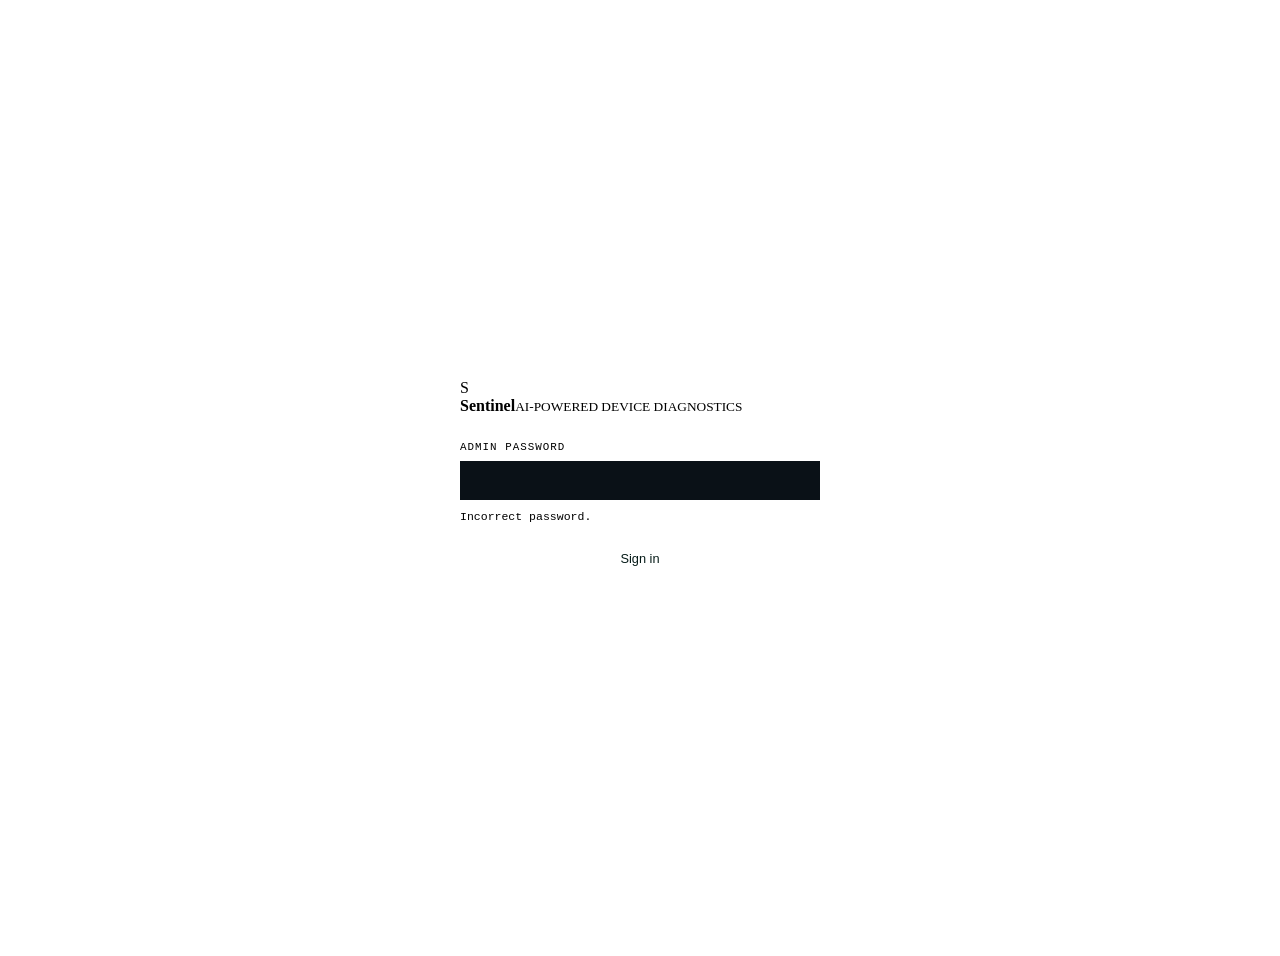
==== frontend/login.html @ acacd150 "passwd thing" ====
<!doctype html>
<html lang="en">
<head>
  <meta charset="utf-8">
  <meta name="viewport" content="width=device-width, initial-scale=1">
  <title>Sentinel — Sign in</title>
  <link rel="stylesheet" href="/static/style.css">
  <style>
    .login-shell { display: grid; place-items: center; min-height: 100vh; padding: 20px; }
    .login-card { width: min(360px, 100%); padding: 32px; background: var(--panel); border: 1px solid var(--line); }
    .login-card .brand { margin: 0 0 26px; }
    .login-card label { display: block; margin-bottom: 8px; color: var(--muted); font: .68rem Consolas, monospace; letter-spacing: 1px; }
    .login-card input { width: 100%; padding: 12px; margin-bottom: 16px; color: var(--text); background: #0a1117; border: 1px solid var(--line); outline: none; box-sizing: border-box; }
    .login-card input:focus { border-color: var(--teal); }
    .login-card button { width: 100%; padding: 12px; color: #061b18; background: var(--teal); border: 0; font-size: .8rem; }
    .login-error { margin: -6px 0 16px; color: var(--red); font: .72rem Consolas, monospace; }
  </style>
</head>
<body>
  <div class="login-shell">
    <form class="login-card" method="post" action="/login">
      <div class="brand">
        <span class="brand-mark">S</span>
        <div><strong>Sentinel</strong><small>AI-POWERED DEVICE DIAGNOSTICS</small></div>
      </div>
      <label for="password">ADMIN PASSWORD</label>
      <input id="password" name="password" type="password" autocomplete="current-password" autofocus required>
      <div id="login-error" class="login-error hidden">Incorrect password.</div>
      <button type="submit">Sign in</button>
    </form>
  </div>
  <script>
    if (new URLSearchParams(location.search).get('error')) {
      document.getElementById('login-error').classList.remove('hidden');
    }
  </script>
</body>
</html>
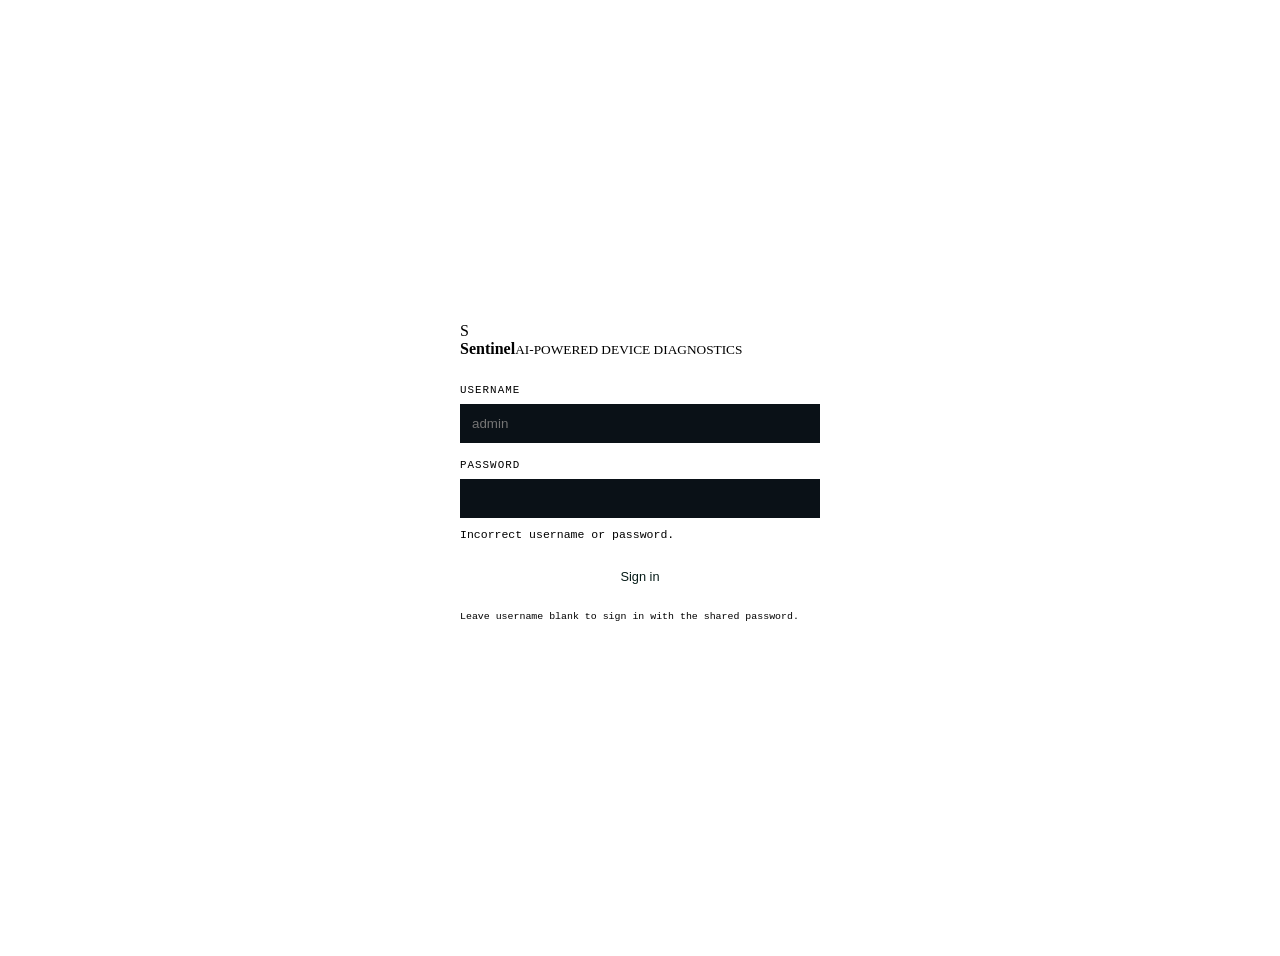
==== commit 3e61c5af: "Feature: multi-user accounts, roles (admin/technician/viewer) and audit log - users: per-technician " ====
--- a/frontend/login.html
+++ b/frontend/login.html
@@ -23,10 +23,13 @@
         <span class="brand-mark">S</span>
         <div><strong>Sentinel</strong><small>AI-POWERED DEVICE DIAGNOSTICS</small></div>
       </div>
-      <label for="password">ADMIN PASSWORD</label>
-      <input id="password" name="password" type="password" autocomplete="current-password" autofocus required>
-      <div id="login-error" class="login-error hidden">Incorrect password.</div>
+      <label for="username">USERNAME</label>
+      <input id="username" name="username" type="text" autocomplete="username" autofocus placeholder="admin">
+      <label for="password">PASSWORD</label>
+      <input id="password" name="password" type="password" autocomplete="current-password" required>
+      <div id="login-error" class="login-error hidden">Incorrect username or password.</div>
       <button type="submit">Sign in</button>
+      <p style="margin-top:14px;color:var(--muted);font:.62rem Consolas,monospace;line-height:1.5">Leave username blank to sign in with the shared password.</p>
     </form>
   </div>
   <script>
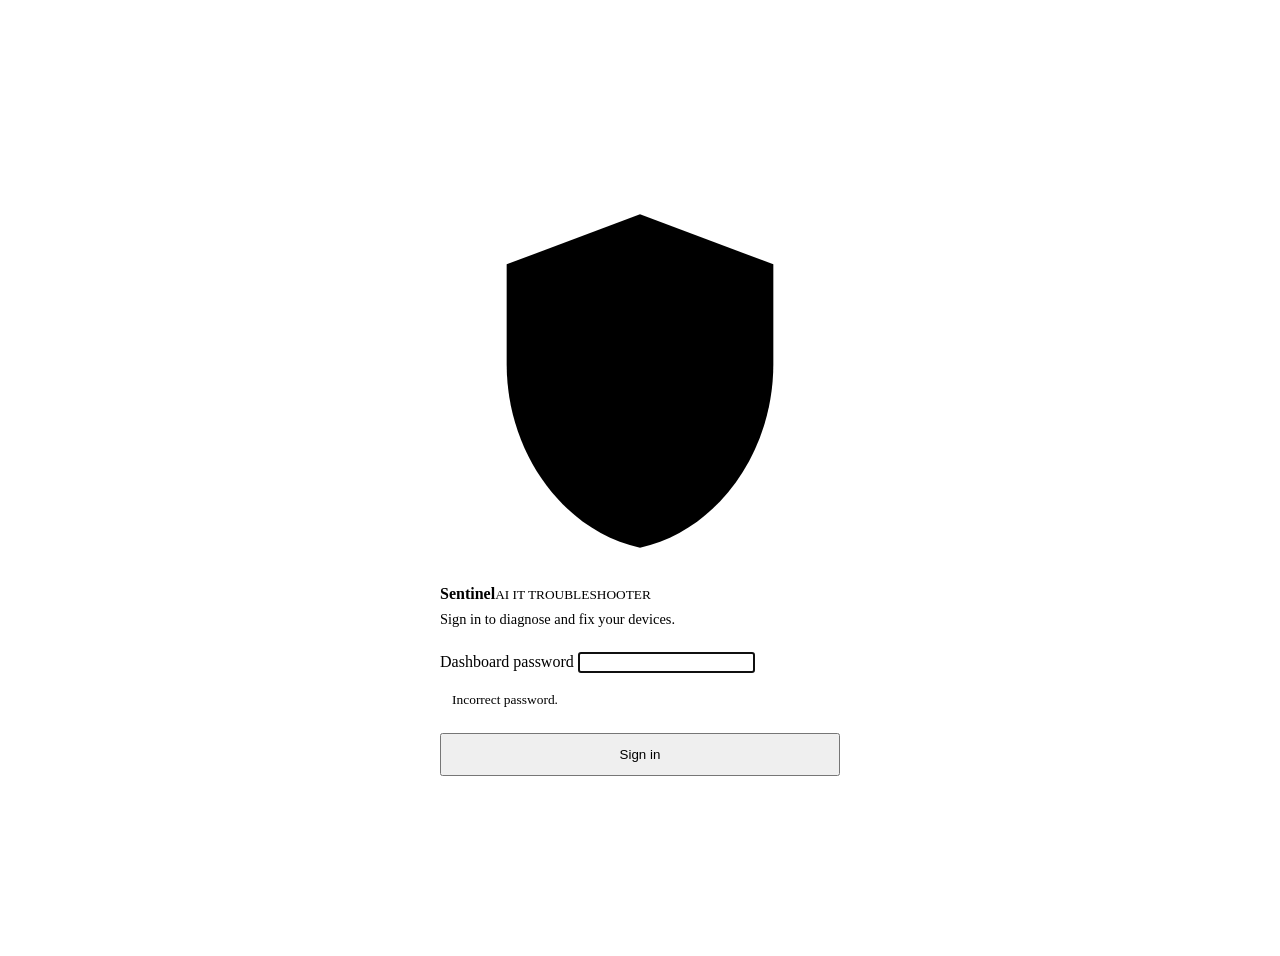
==== commit c7336d78: "Add learning UI, playbook fix guard, redesigned login and project docs - Learning tab, operator feed" ====
--- a/frontend/login.html
+++ b/frontend/login.html
@@ -1,35 +1,34 @@
 <!doctype html>
-<html lang="en">
+<html lang="en" data-theme="dark">
 <head>
   <meta charset="utf-8">
   <meta name="viewport" content="width=device-width, initial-scale=1">
-  <title>Sentinel — Sign in</title>
+  <title>Sentinel · Sign in</title>
   <link rel="stylesheet" href="/static/style.css">
+  <script>
+    try { const saved = localStorage.getItem('sentinel-theme'); if (saved) document.documentElement.dataset.theme = saved; } catch (_error) {}
+  </script>
   <style>
     .login-shell { display: grid; place-items: center; min-height: 100vh; padding: 20px; }
-    .login-card { width: min(360px, 100%); padding: 32px; background: var(--panel); border: 1px solid var(--line); }
-    .login-card .brand { margin: 0 0 26px; }
-    .login-card label { display: block; margin-bottom: 8px; color: var(--muted); font: .68rem Consolas, monospace; letter-spacing: 1px; }
-    .login-card input { width: 100%; padding: 12px; margin-bottom: 16px; color: var(--text); background: #0a1117; border: 1px solid var(--line); outline: none; box-sizing: border-box; }
-    .login-card input:focus { border-color: var(--teal); }
-    .login-card button { width: 100%; padding: 12px; color: #061b18; background: var(--teal); border: 0; font-size: .8rem; }
-    .login-error { margin: -6px 0 16px; color: var(--red); font: .72rem Consolas, monospace; }
+    .login-card { width: min(400px, 100%); padding: 34px; background: var(--surface); border: 1px solid var(--line); border-radius: var(--radius); box-shadow: var(--shadow); }
+    .login-card .brand { margin: 0 0 8px; }
+    .login-card .subheading { margin: 0 0 24px; font-size: .9rem; }
+    .login-card .primary-button { width: 100%; margin-top: 16px; padding: 12px; }
+    .login-error { margin-top: 10px; padding: 9px 12px; border-radius: var(--radius-sm); color: var(--bad); background: var(--bad-soft); font-size: .84rem; }
   </style>
 </head>
 <body>
   <div class="login-shell">
     <form class="login-card" method="post" action="/login">
       <div class="brand">
-        <span class="brand-mark">S</span>
-        <div><strong>Sentinel</strong><small>AI-POWERED DEVICE DIAGNOSTICS</small></div>
+        <span class="brand-mark"><svg viewBox="0 0 24 24"><path d="M12 2l8 3v6c0 5.3-3.4 10-8 11-4.6-1-8-5.7-8-11V5z"/></svg></span>
+        <div><strong>Sentinel</strong><small>AI IT TROUBLESHOOTER</small></div>
       </div>
-      <label for="username">USERNAME</label>
-      <input id="username" name="username" type="text" autocomplete="username" autofocus placeholder="admin">
-      <label for="password">PASSWORD</label>
-      <input id="password" name="password" type="password" autocomplete="current-password" required>
-      <div id="login-error" class="login-error hidden">Incorrect username or password.</div>
-      <button type="submit">Sign in</button>
-      <p style="margin-top:14px;color:var(--muted);font:.62rem Consolas,monospace;line-height:1.5">Leave username blank to sign in with the shared password.</p>
+      <p class="subheading">Sign in to diagnose and fix your devices.</p>
+      <label class="field-label" for="password">Dashboard password</label>
+      <input id="password" class="field-input" name="password" type="password" autocomplete="current-password" autofocus required>
+      <div id="login-error" class="login-error hidden">Incorrect password.</div>
+      <button class="primary-button" type="submit">Sign in</button>
     </form>
   </div>
   <script>
